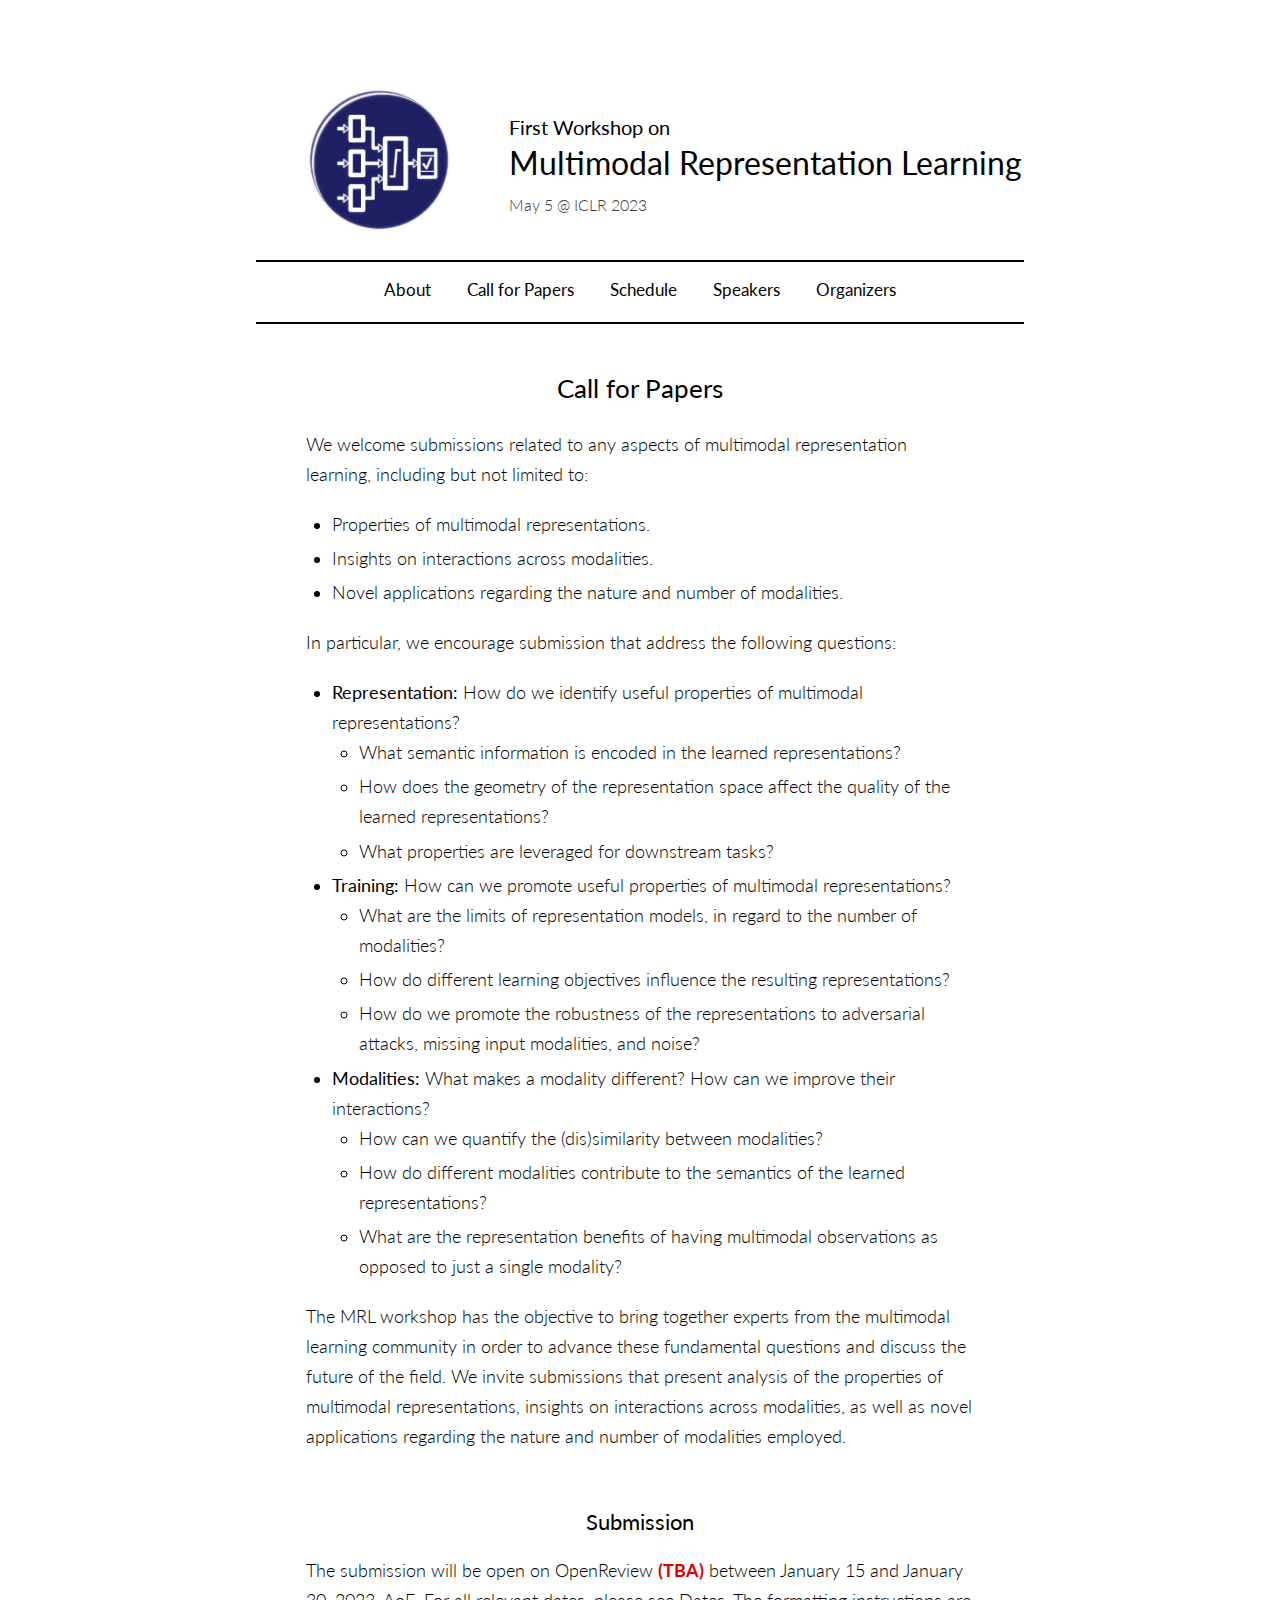
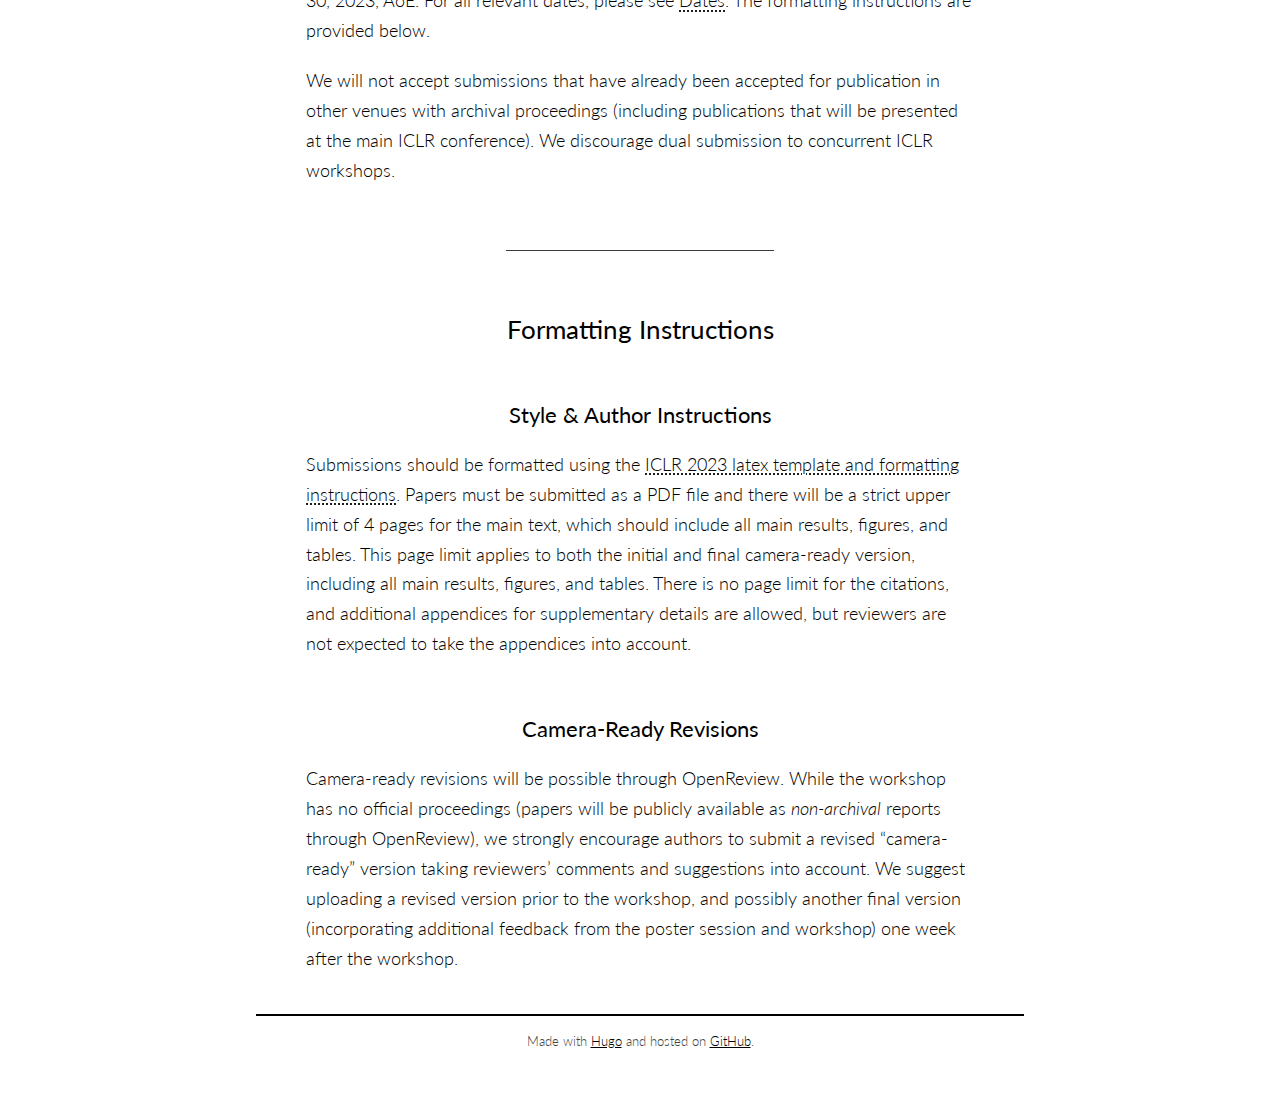
==== call-for-papers/index.html @ f9aab7cb "deploy: 5ff394dedbcf2b8d17595f03f384ee3b23e7e221" ====
<!DOCTYPE html>
<html lang="en"><head>

    <meta name="generator" content="Hugo 0.108.0">
    <meta name="date" content="2022-12-06T13:37:56Z">
    
    <meta charset="utf-8">
    <meta name="HandheldFriendly" content="True">
    <meta name="MobileOptimized" content="320">
    <meta name="viewport" content="width=device-width, initial-scale=1.0">
    <meta name="referrer" content="no-referrer">
    
    <meta name="author" content="Adrián Javaloy, Miguel Vasco, Petra Poklukar, Yuge Shi, Imant Daunhawer, Danica Kragic, Isabel Valera" />
    <meta name="description" content="First Workshop on Multimodal Representation Learning (ICLR 2023)" />
    <meta name="keywords" content="workshop, multimodal representation learning" />
    
    <title>MRL 2023 | Call for Papers</title>
    
    <meta property="og:title" content="Call for Papers" />
    <meta property="og:type" content="website" />
    <meta property="og:description" content="First Workshop on Multimodal Representation Learning (ICLR 2023)" />
    
    <meta name="twitter:title" content="" />
    
    <link rel="preconnect" href="https://fonts.googleapis.com">
    <link rel="preconnect" href="https://fonts.gstatic.com" crossorigin>
    <link href="https://fonts.googleapis.com/css2?family=Lato:ital,wght@0,300;0,400;1,300&display=swap" rel="stylesheet"> 
    
    <link rel="canonical" href="https://mrl-workshop.github.io/iclr-2023/call-for-papers/">
    <link rel="stylesheet" href="https://mrl-workshop.github.io/iclr-2023/styles.css">
    
    <link rel="apple-touch-icon" sizes="180x180" href="https://mrl-workshop.github.io/iclr-2023/apple-touch-icon.png">
    <link rel="icon" type="image/png" sizes="32x32" href="https://mrl-workshop.github.io/iclr-2023/favicon-32x32.png">
    <link rel="icon" type="image/png" sizes="16x16" href="https://mrl-workshop.github.io/iclr-2023/favicon-16x16.png">
    <link rel="manifest" href="https://mrl-workshop.github.io/iclr-2023/site.webmanifest">

</head>
<body><section id="header">

    <div id="logo-container">
        <div id="title-inner-container">
            <a href="https://mrl-workshop.github.io/iclr-2023/"><img src="https://mrl-workshop.github.io/iclr-2023/logo.png" width="60%" id="logo"></a>
        </div>
    </div>

    <div id="title-container">
        <div id="title-inner-container">
            <div class="supertitle">First Workshop on</div>
            <div class="title"><a href="https://mrl-workshop.github.io/iclr-2023/">Multimodal Representation Learning</a></div>
            <div class="subtitle">May 5 @ ICLR 2023</div>
        </div>
    </div>

    <br>

    <div id="navigation">
        <ul>
        
            <li><strong><a href="https://mrl-workshop.github.io/iclr-2023/">About</a></strong></li>
        
            <li><strong><a href="https://mrl-workshop.github.io/iclr-2023/call-for-papers">Call for Papers</a></strong></li>
        
            <li><strong><a href="https://mrl-workshop.github.io/iclr-2023/schedule">Schedule</a></strong></li>
        
            <li><strong><a href="https://mrl-workshop.github.io/iclr-2023/speakers">Speakers</a></strong></li>
        
            <li><strong><a href="https://mrl-workshop.github.io/iclr-2023/organizers-reviewers">Organizers</a></strong></li>
        
      </ul>
    </div>

</section><section id="content">
        
    <h1 id="call-for-papers">Call for Papers</h1>
<p>We welcome submissions related to any aspects of multimodal representation learning, including but not limited to:</p>
<ul>
<li>Properties of multimodal representations.</li>
<li>Insights on interactions across modalities.</li>
<li>Novel applications regarding the nature and number of modalities.</li>
</ul>
<p>In particular, we encourage submission that address the following questions:</p>
<ul>
<li><strong>Representation:</strong> How do we identify useful properties of multimodal representations?
<ul>
<li>What semantic information is encoded in the learned representations?</li>
<li>How does the geometry of the representation space affect the quality of the learned representations?</li>
<li>What properties are leveraged for downstream tasks?</li>
</ul>
</li>
<li><strong>Training:</strong> How can we promote useful properties of multimodal representations?
<ul>
<li>What are the limits of representation models, in regard to the number of modalities?</li>
<li>How do different learning objectives influence the resulting representations?</li>
<li>How do we promote the robustness of the representations to adversarial attacks, missing input modalities, and noise?</li>
</ul>
</li>
<li><strong>Modalities:</strong> What makes a modality different? How can we improve their interactions?
<ul>
<li>How can we quantify the (dis)similarity between modalities?</li>
<li>How do different modalities contribute to the semantics of the learned representations?</li>
<li>What are the representation benefits of having multimodal observations as opposed to just a single modality?</li>
</ul>
</li>
</ul>
<p>The MRL workshop has the objective to bring together experts from the multimodal learning community in order to advance these fundamental questions and discuss the future of the field. We invite submissions that present analysis of the properties of multimodal representations, insights on interactions across modalities, as well as novel applications regarding the nature and number of modalities employed.</p>
<h2 id="submission">Submission</h2>
<p>The submission will be open on OpenReview <span class="alert">(TBA)</span> between January 15 and January 30, 2023, AoE.  For all relevant dates, please see <a href="https://mrl-workshop.github.io/iclr-2023/#dates">Dates</a>. The formatting instructions are provided below.</p>
<p>We will not accept submissions that have already been accepted for publication in other venues with archival proceedings (including publications that will be presented at the main ICLR conference). We discourage dual submission to concurrent ICLR workshops.</p>
<hr />
<h1 id="formatting-instructions">Formatting Instructions</h1>
<h2 id="style--author-instructions">Style &amp; Author Instructions</h2>
<p>Submissions should be formatted using the <a href="https://github.com/ICLR/Master-Template/raw/master/iclr2023.zip">ICLR 2023 latex template and formatting instructions</a>. Papers must be submitted as a PDF file and there will be a strict upper limit of 4 pages for the main text, which should include all main results, figures, and tables. This page limit applies to both the initial and final camera-ready version, including all main results, figures, and tables. There is no page limit for the citations, and additional appendices for supplementary details are allowed, but reviewers are not expected to take the appendices into account.</p>
<h2 id="camera-ready-revisions">Camera-Ready Revisions</h2>
<p>Camera-ready revisions will be possible through OpenReview. While the workshop has no official proceedings (papers will be publicly available as <em>non-archival</em> reports through OpenReview), we strongly encourage authors to submit a revised &ldquo;camera-ready&rdquo; version taking reviewers&rsquo; comments and suggestions into account. We suggest uploading a revised version prior to the workshop, and possibly another final version (incorporating additional feedback from the poster session and workshop) one week after the workshop.</p>


    </section>
<div id="footer">
    Made with <a href="https://gohugo.io/">Hugo</a> and hosted on <a href="https://github.com/MRL-Workshop/iclr-2023">GitHub</a>.
</div>


</body>

</html>
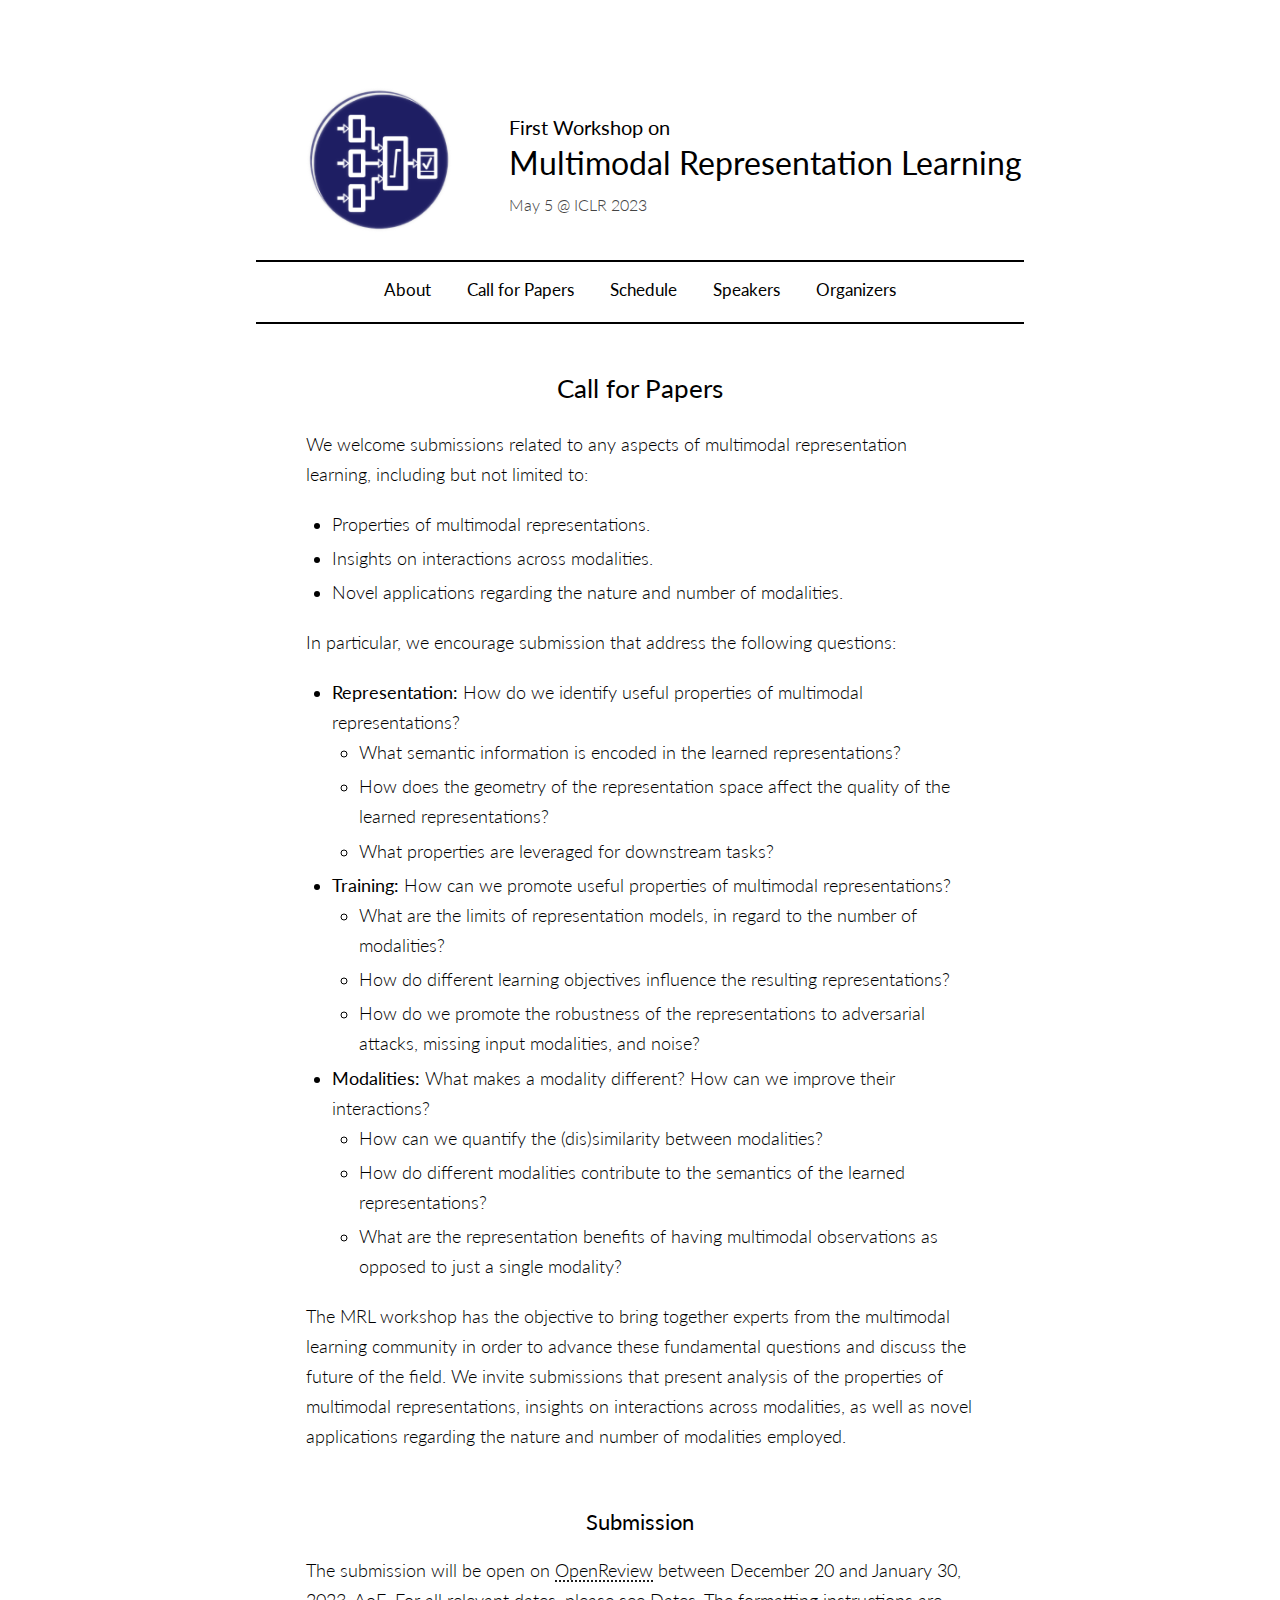
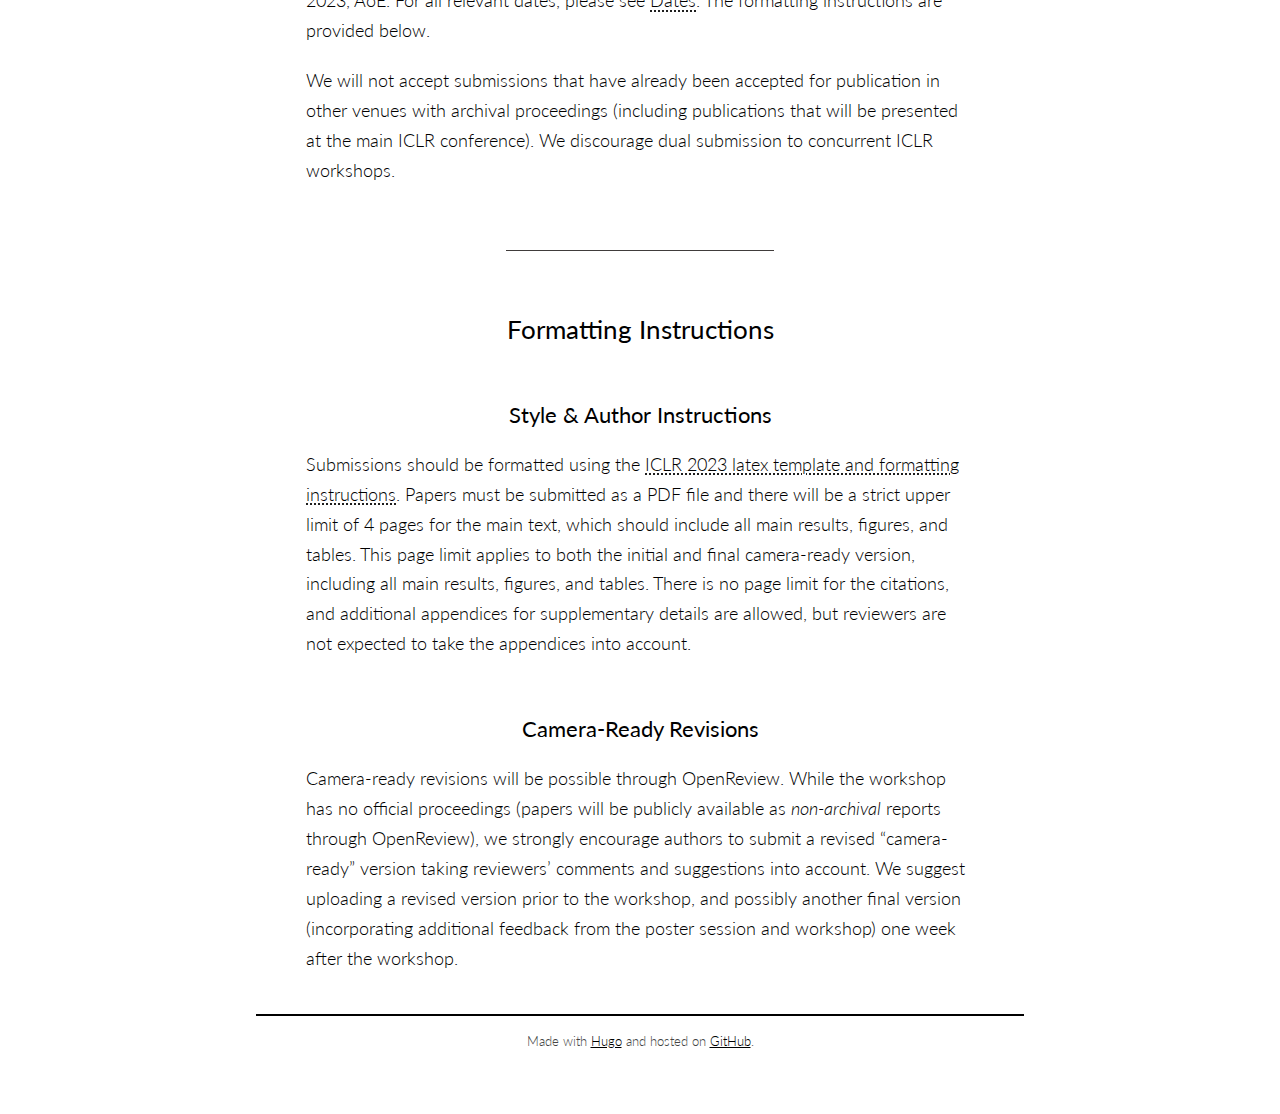
==== commit 82d3dc41: "deploy: 18b675c82e5ffc8f26abdbcbc83862992e16fc45" ====
--- a/call-for-papers/index.html
+++ b/call-for-papers/index.html
@@ -104,7 +104,7 @@
 </ul>
 <p>The MRL workshop has the objective to bring together experts from the multimodal learning community in order to advance these fundamental questions and discuss the future of the field. We invite submissions that present analysis of the properties of multimodal representations, insights on interactions across modalities, as well as novel applications regarding the nature and number of modalities employed.</p>
 <h2 id="submission">Submission</h2>
-<p>The submission will be open on OpenReview <span class="alert">(TBA)</span> between January 15 and January 30, 2023, AoE.  For all relevant dates, please see <a href="https://mrl-workshop.github.io/iclr-2023/#dates">Dates</a>. The formatting instructions are provided below.</p>
+<p>The submission will be open on <a href="https://openreview.net/group?id=ICLR.cc/2023/Workshop/MRL">OpenReview</a> between December 20 and January 30, 2023, AoE. For all relevant dates, please see <a href="https://mrl-workshop.github.io/iclr-2023/#dates">Dates</a>. The formatting instructions are provided below.</p>
 <p>We will not accept submissions that have already been accepted for publication in other venues with archival proceedings (including publications that will be presented at the main ICLR conference). We discourage dual submission to concurrent ICLR workshops.</p>
 <hr />
 <h1 id="formatting-instructions">Formatting Instructions</h1>
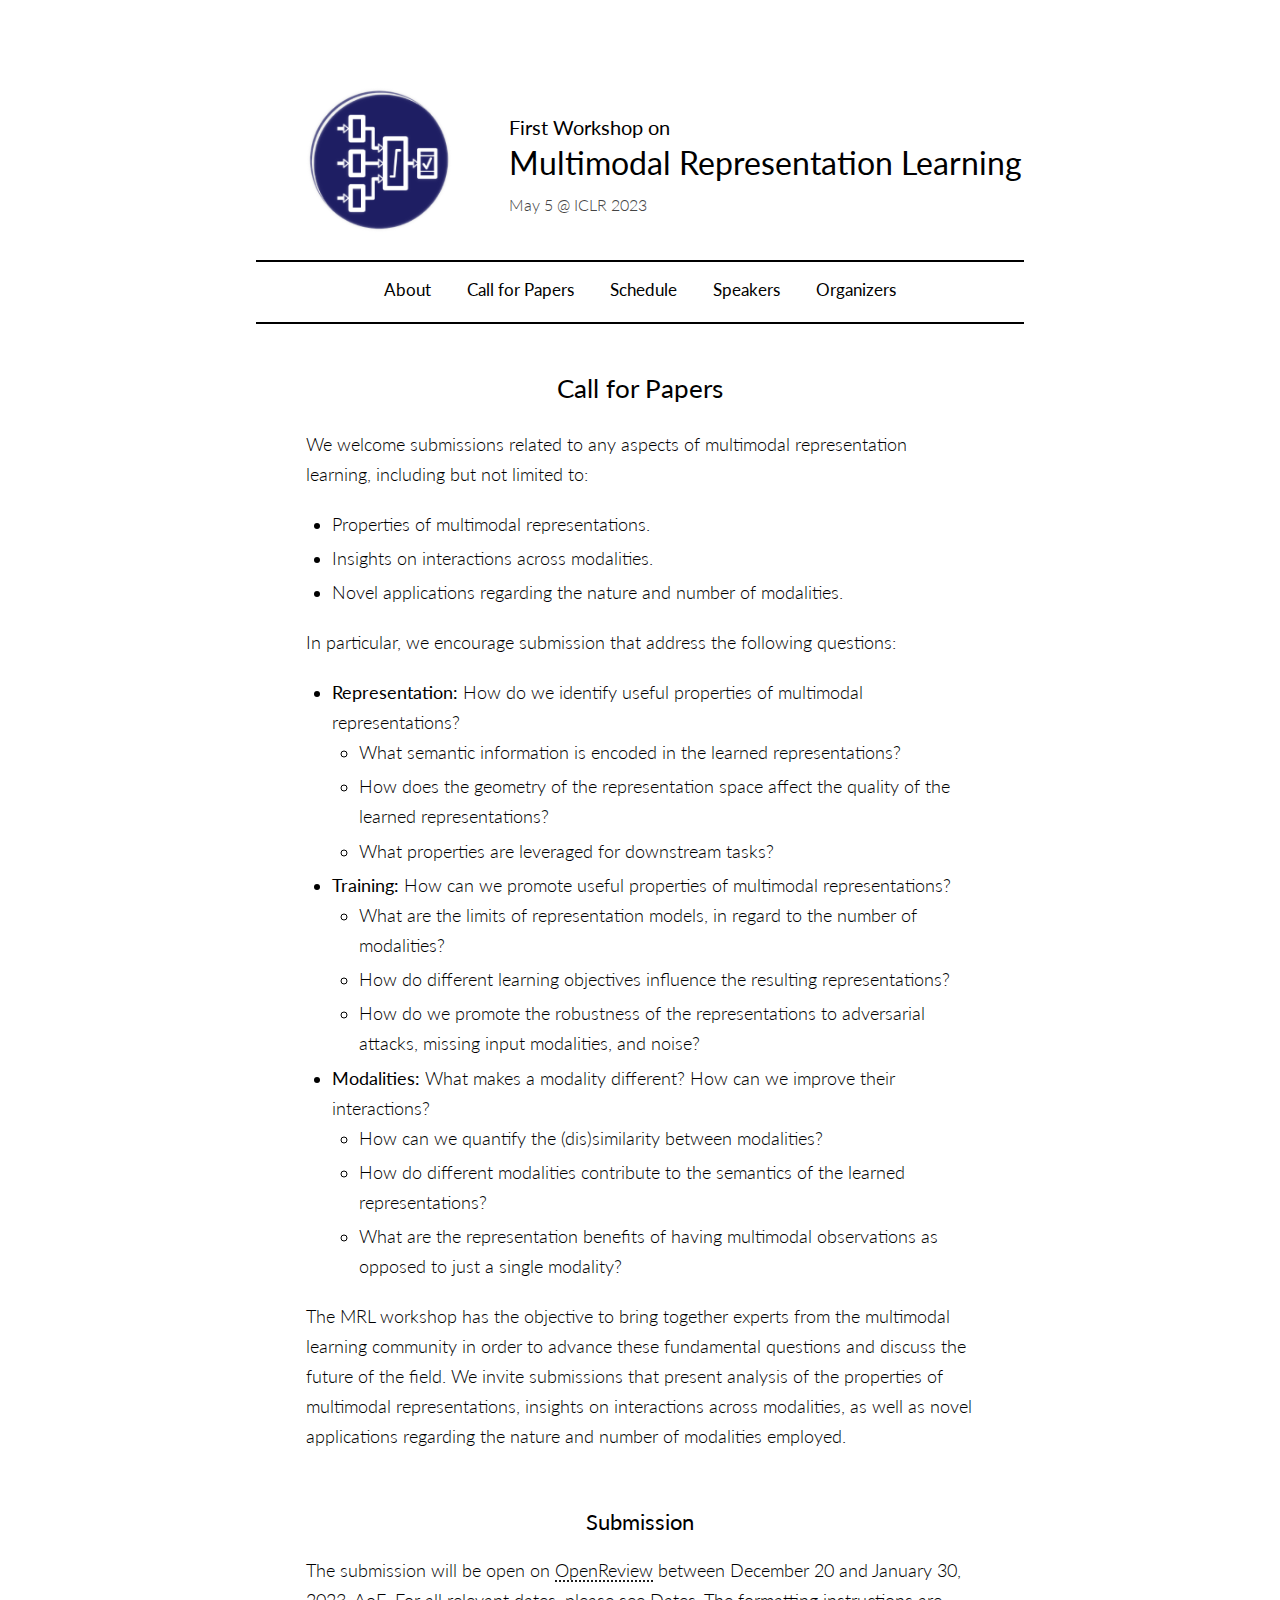
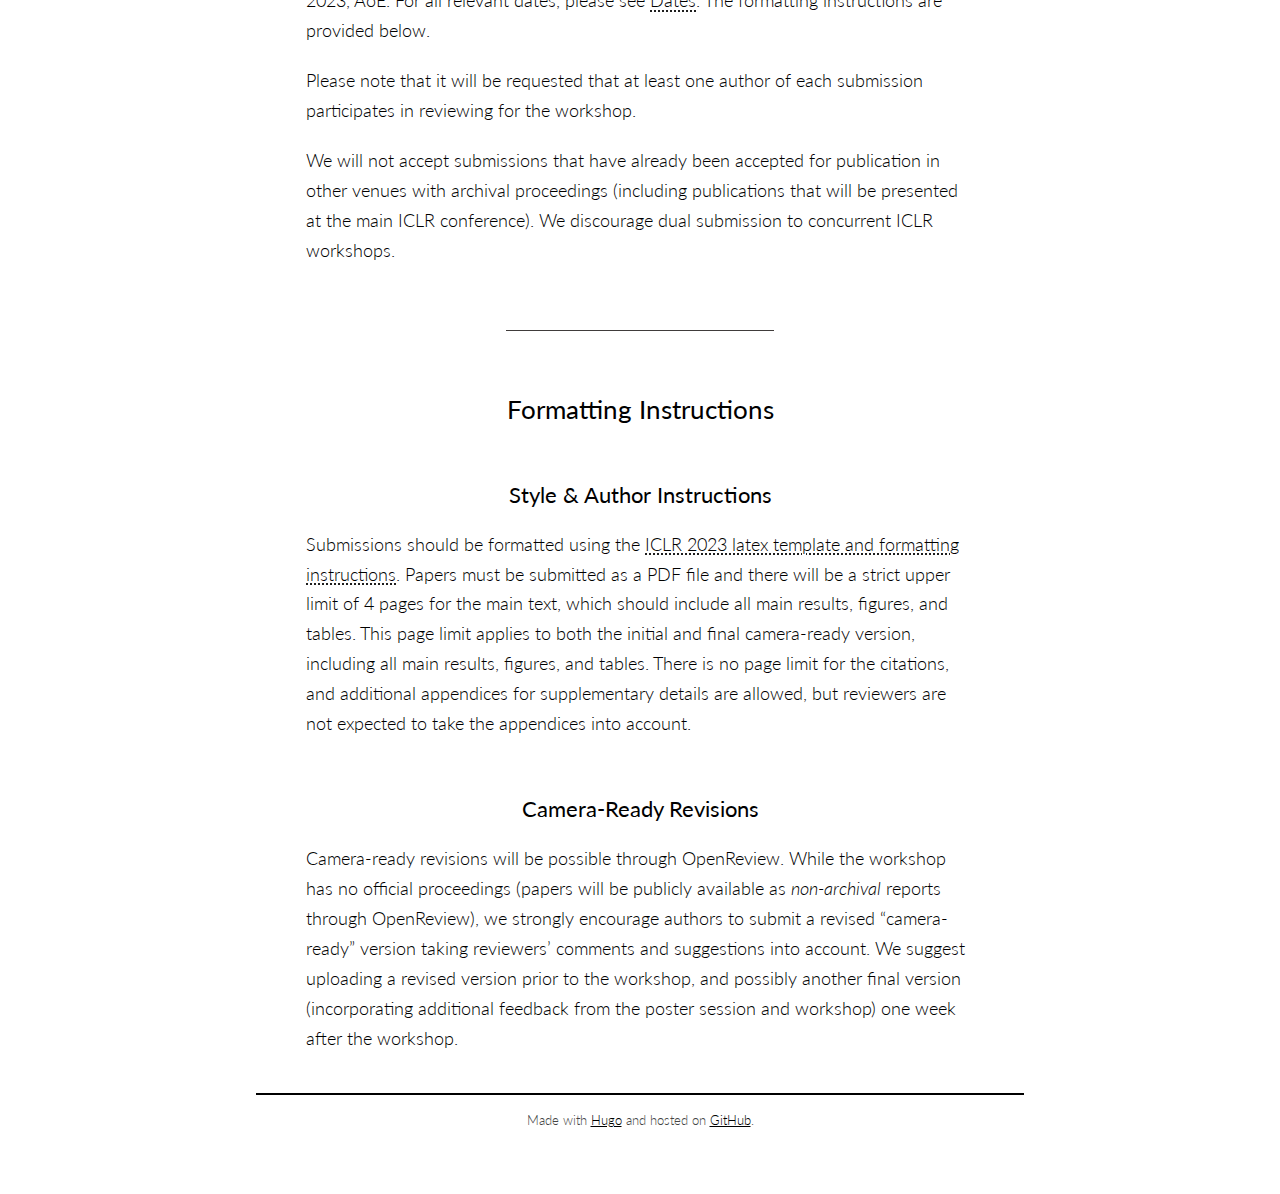
==== commit ae7b2205: "deploy: 25a4edc40db87117e3d51842f789a62beaa70faa" ====
--- a/call-for-papers/index.html
+++ b/call-for-papers/index.html
@@ -1,8 +1,8 @@
 <!DOCTYPE html>
 <html lang="en"><head>
 
-    <meta name="generator" content="Hugo 0.108.0">
-    <meta name="date" content="2022-12-06T13:37:56Z">
+    <meta name="generator" content="Hugo 0.109.0">
+    <meta name="date" content="2022-12-23T10:38:11Z">
     
     <meta charset="utf-8">
     <meta name="HandheldFriendly" content="True">
@@ -105,6 +105,7 @@
 <p>The MRL workshop has the objective to bring together experts from the multimodal learning community in order to advance these fundamental questions and discuss the future of the field. We invite submissions that present analysis of the properties of multimodal representations, insights on interactions across modalities, as well as novel applications regarding the nature and number of modalities employed.</p>
 <h2 id="submission">Submission</h2>
 <p>The submission will be open on <a href="https://openreview.net/group?id=ICLR.cc/2023/Workshop/MRL">OpenReview</a> between December 20 and January 30, 2023, AoE. For all relevant dates, please see <a href="https://mrl-workshop.github.io/iclr-2023/#dates">Dates</a>. The formatting instructions are provided below.</p>
+<p>Please note that it will be requested that at least one author of each submission participates in reviewing for the workshop.</p>
 <p>We will not accept submissions that have already been accepted for publication in other venues with archival proceedings (including publications that will be presented at the main ICLR conference). We discourage dual submission to concurrent ICLR workshops.</p>
 <hr />
 <h1 id="formatting-instructions">Formatting Instructions</h1>
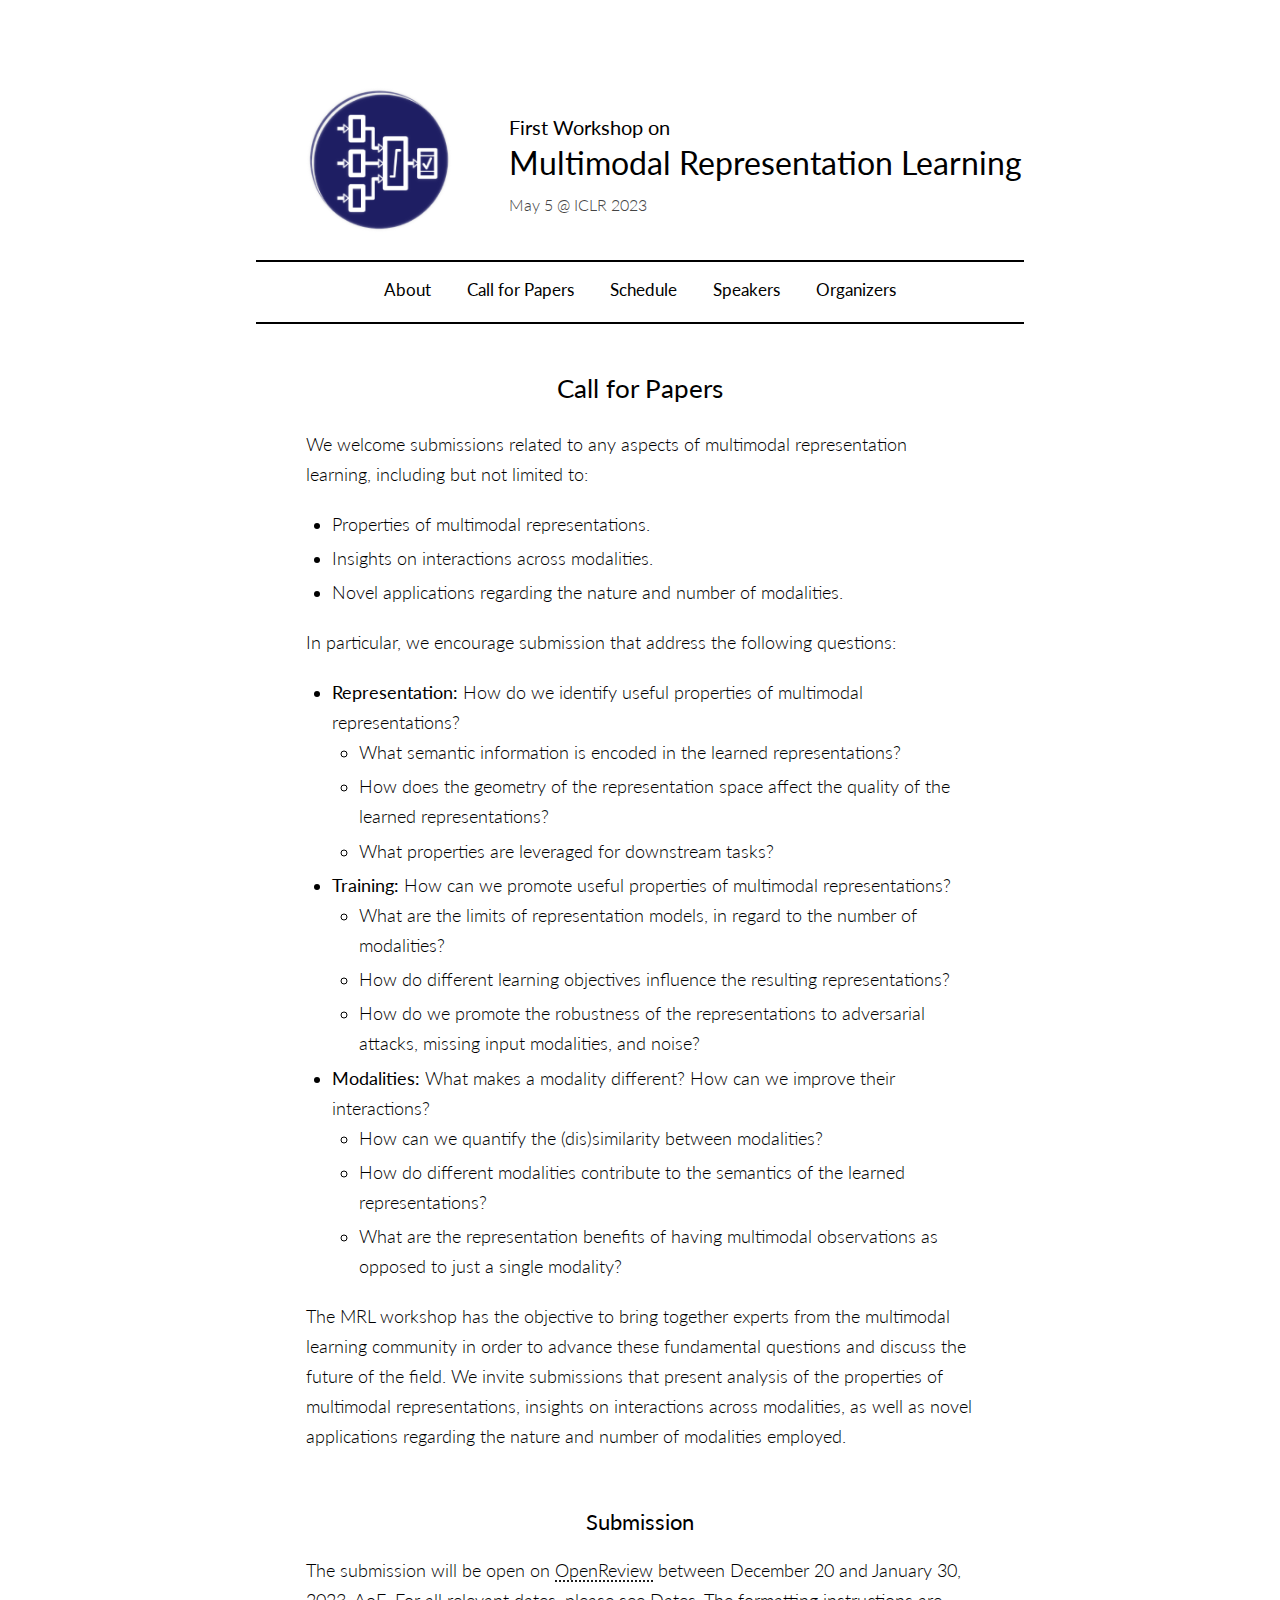
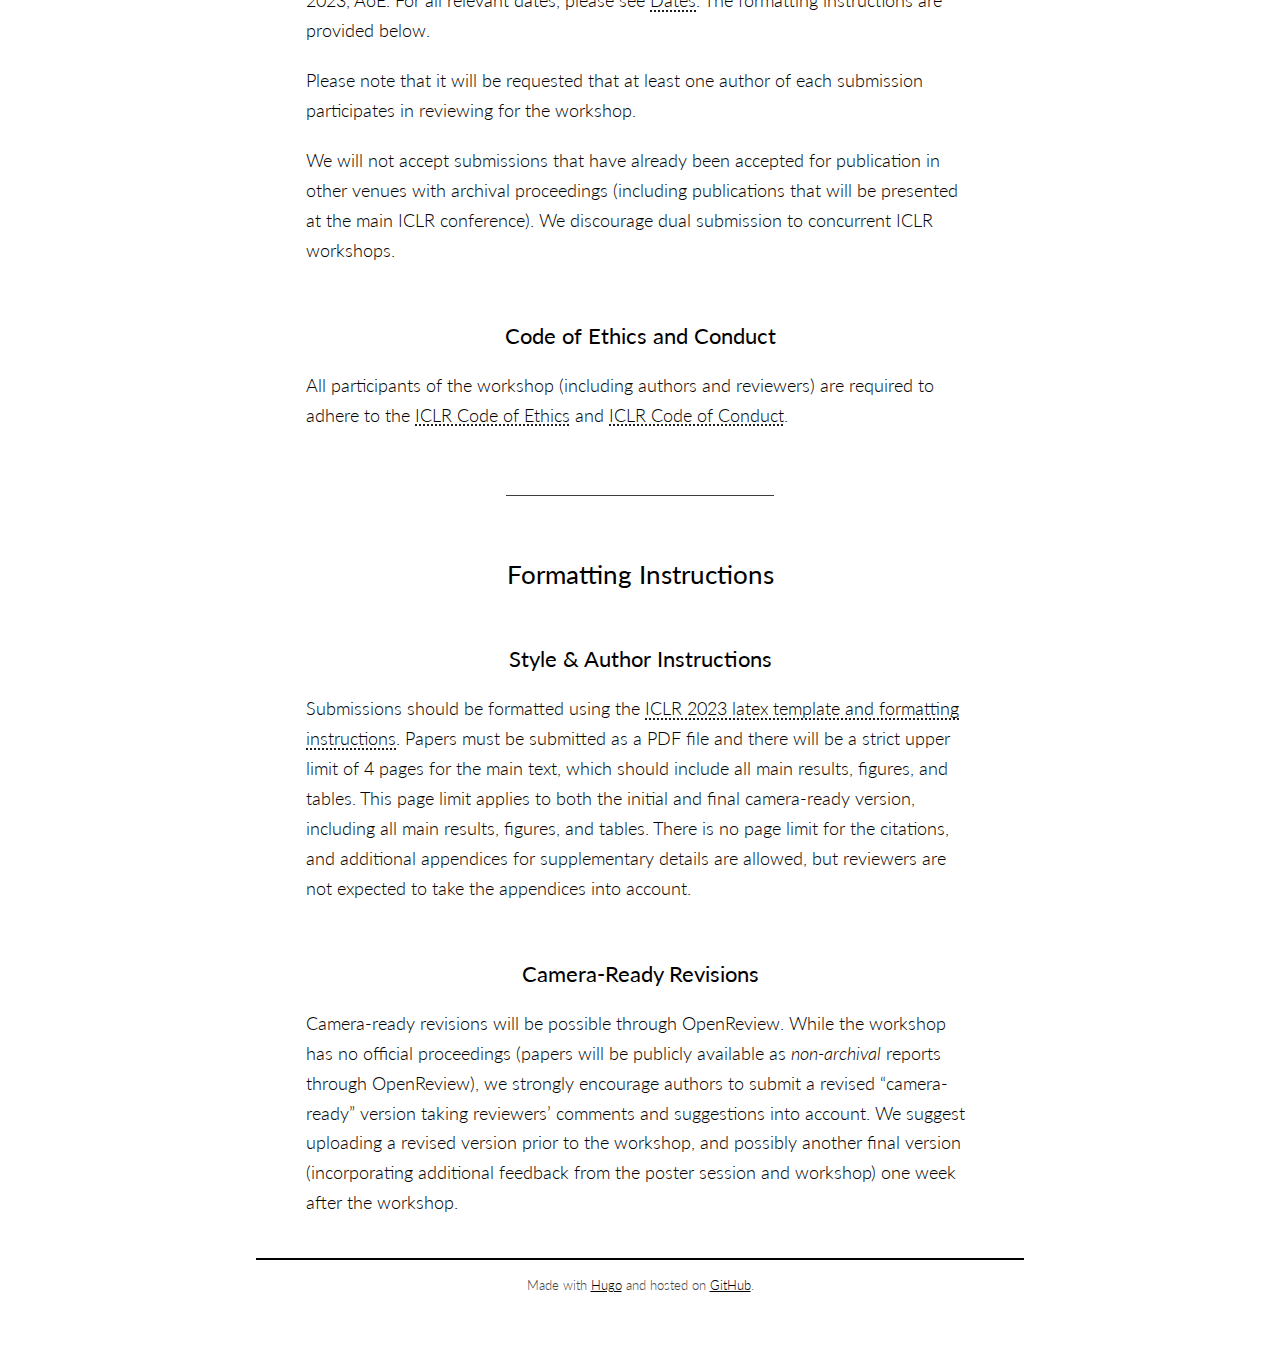
==== commit e1d68a42: "deploy: 16929378cd540b7465184896bb696f9919c4dffa" ====
--- a/call-for-papers/index.html
+++ b/call-for-papers/index.html
@@ -107,6 +107,8 @@
 <p>The submission will be open on <a href="https://openreview.net/group?id=ICLR.cc/2023/Workshop/MRL">OpenReview</a> between December 20 and January 30, 2023, AoE. For all relevant dates, please see <a href="https://mrl-workshop.github.io/iclr-2023/#dates">Dates</a>. The formatting instructions are provided below.</p>
 <p>Please note that it will be requested that at least one author of each submission participates in reviewing for the workshop.</p>
 <p>We will not accept submissions that have already been accepted for publication in other venues with archival proceedings (including publications that will be presented at the main ICLR conference). We discourage dual submission to concurrent ICLR workshops.</p>
+<h2 id="code-of-ethics-and-conduct">Code of Ethics and Conduct</h2>
+<p>All participants of the workshop (including authors and reviewers) are required to adhere to the <a href="https://iclr.cc/public/CodeOfEthics">ICLR Code of Ethics</a> and <a href="https://iclr.cc/public/CodeOfConduct">ICLR Code of Conduct</a>.</p>
 <hr />
 <h1 id="formatting-instructions">Formatting Instructions</h1>
 <h2 id="style--author-instructions">Style &amp; Author Instructions</h2>
